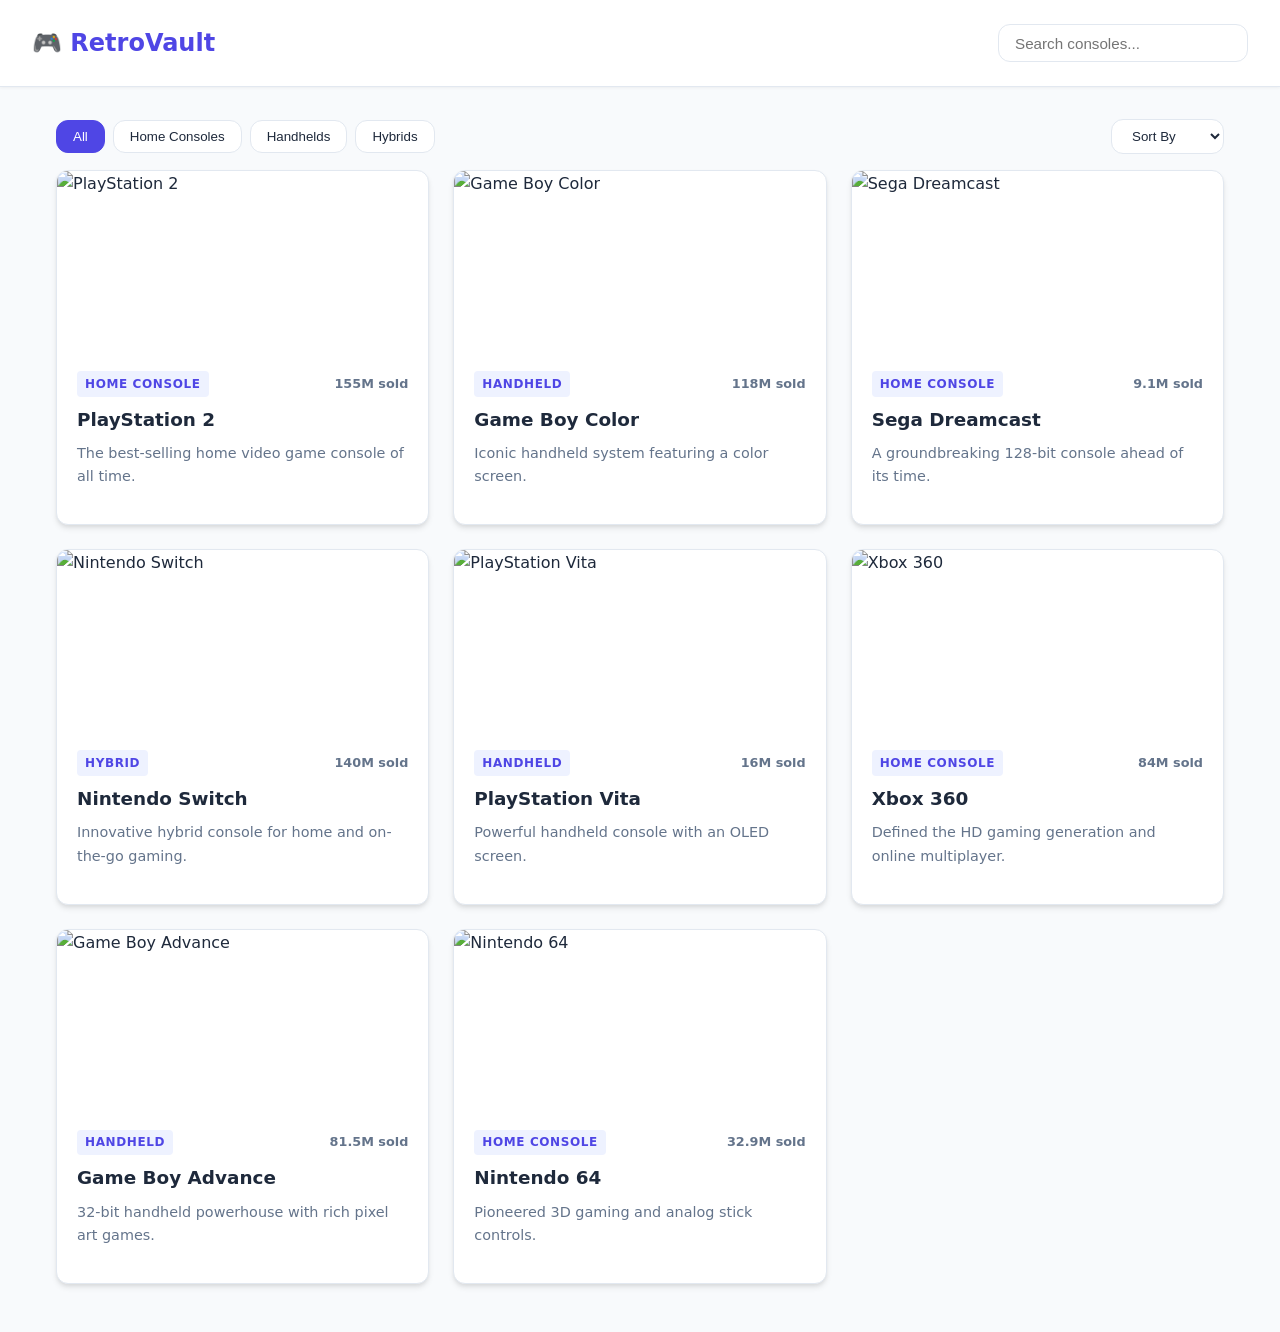
==== week 3/Day 3/Miniproject/index.html @ f7dcf123 "up" ====
<!DOCTYPE html>
<html lang="en">
<head>
    <meta charset="UTF-8">
    <meta name="viewport" content="width=device-width, initial-scale=1.0">
    <title>Retro Console Showcase Vault</title>
    <link rel="stylesheet" href="style.css">
</head>
<body>

    <header class="app-header">
        <div class="logo">
            <h1>🎮 RetroVault</h1>
        </div>
        <div class="search-bar">
            <input type="search" id="search-input" placeholder="Search consoles...">
        </div>
    </header>

    <section class="controls">
        <div id="category-filters" class="filter-buttons">
            <button class="filter-btn active" data-category="All">All</button>
            <button class="filter-btn" data-category="Home Console">Home Consoles</button>
            <button class="filter-btn" data-category="Handheld">Handhelds</button>
            <button class="filter-btn" data-category="Hybrid">Hybrids</button>
        </div>
        <div class="sort-area">
            <select id="sort-select">
                <option value="default">Sort By</option>
                <option value="title-asc">Title (A-Z)</option>
                <option value="title-desc">Title (Z-A)</option>
            </select>
        </div>
    </section>

    <main>
        <div id="cards-grid" class="cards-grid">
        </div>

        <div id="empty-state" class="empty-state hidden">
            <p>No items found matching your criteria.</p>
        </div>
    </main>

    <dialog id="item-modal" class="modal">
        <div class="modal-content">
            <button id="close-modal" class="close-btn">&times;</button>
            <div id="modal-body">
            </div>
        </div>
    </dialog>

    
    <script src="data.js"></script>
    <script src="app.js"></script>
</body>
</html>
---- week 3/Day 3/Miniproject/style.css ----
:root {
  --primary-color: #4f46e5;
  --primary-hover: #4338ca;
  --bg-color: #f8fafc;
  --surface-color: #ffffff;
  --text-color: #1e293b;
  --text-light: #64748b;
  --border-color: #e2e8f0;
  --radius: 12px;
  --shadow: 0 4px 6px -1px rgba(0, 0, 0, 0.1), 0 2px 4px -1px rgba(0, 0, 0, 0.06);
  --transition: all 0.3s ease;
}

* {
  box-sizing: border-box;
  margin: 0;
  padding: 0;
}

body {
  font-family: system-ui, -apple-system, BlinkMacSystemFont, 'Segoe UI', Roboto, sans-serif;
  background-color: var(--bg-color);
  color: var(--text-color);
  line-height: 1.6;
}

/* Header Styles */
.app-header {
  background-color: var(--surface-color);
  padding: 1.5rem 2rem;
  display: flex;
  justify-content: space-between;
  align-items: center;
  border-bottom: 1px solid var(--border-color);
  box-shadow: 0 1px 3px rgba(0, 0, 0, 0.05);
}

.app-header h1 {
  font-size: 1.5rem;
  color: var(--primary-color);
}

.search-bar input {
  padding: 0.6rem 1rem;
  border: 1px solid var(--border-color);
  border-radius: var(--radius);
  width: 250px;
  font-size: 0.95rem;
  outline: none;
  transition: var(--transition);
}

.search-bar input:focus {
  border-color: var(--primary-color);
  box-shadow: 0 0 0 3px rgba(79, 70, 229, 0.1);
}

/* C. Section */
.controls {
  max-width: 1200px;
  margin: 2rem auto 1rem;
  padding: 0 1rem;
  display: flex;
  justify-content: space-between;
  align-items: center;
  flex-wrap: wrap;
  gap: 1rem;
}

.filter-buttons {
  display: flex;
  gap: 0.5rem;
  flex-wrap: wrap;
}

.filter-btn {
  padding: 0.5rem 1rem;
  border: 1px solid var(--border-color);
  background-color: var(--surface-color);
  color: var(--text-color);
  border-radius: var(--radius);
  cursor: pointer;
  font-weight: 500;
  transition: var(--transition);
}

.filter-btn:hover, .filter-btn.active {
  background-color: var(--primary-color);
  color: white;
  border-color: var(--primary-color);
}

.sort-area select {
  padding: 0.5rem 1rem;
  border: 1px solid var(--border-color);
  border-radius: var(--radius);
  background-color: var(--surface-color);
  color: var(--text-color);
  cursor: pointer;
  outline: none;
}


main {
  max-width: 1200px;
  margin: 0 auto 3rem;
  padding: 0 1rem;
}

.cards-grid {
  display: grid;
  grid-template-columns: repeat(auto-fit, minmax(280px, 1fr));
  gap: 1.5rem;
}


.card {
  background-color: var(--surface-color);
  border-radius: var(--radius);
  border: 1px solid var(--border-color);
  overflow: hidden;
  box-shadow: var(--shadow);
  transition: var(--transition);
  cursor: pointer;
  display: flex;
  flex-direction: column;
}

.card:hover {
  transform: translateY(-4px);
  box-shadow: 0 10px 15px -3px rgba(0, 0, 0, 0.1), 0 4px 6px -2px rgba(0, 0, 0, 0.05);
}

.card-img-container {
  width: 100%;
  height: 180px;
  overflow: hidden;
}

.card-img-container img {
  width: 100%;
  height: 100%;
  object-fit: cover;
  transition: var(--transition);
}

.card:hover .card-img-container img {
  transform: scale(1.05);
}

.card-body {
  padding: 1.25rem;
  display: flex;
  flex-direction: column;
  flex-grow: 1;
}

.card-header-row {
  display: flex;
  justify-content: space-between;
  align-items: center;
  margin-bottom: 0.5rem;
}

.card-category {
  font-size: 0.75rem;
  text-transform: uppercase;
  letter-spacing: 0.05em;
  color: var(--primary-color);
  font-weight: 700;
  background-color: #eef2ff;
  padding: 0.2rem 0.5rem;
  border-radius: 4px;
}

.card-metric {
  font-size: 0.8rem;
  color: var(--text-light);
  font-weight: 600;
}

.card-title {
  font-size: 1.15rem;
  font-weight: 600;
  margin-bottom: 0.5rem;
}

.card-description {
  font-size: 0.9rem;
  color: var(--text-light);
  margin-bottom: 1rem;
  flex-grow: 1;
}

/* Empty State */
.empty-state {
  text-align: center;
  padding: 3rem;
  color: var(--text-light);
  font-size: 1.1rem;
}

.hidden {
  display: none !important;
}

/* Modal Dialog Styles */
.modal {
  border: none;
  padding: 0;
  border-radius: var(--radius);
  max-width: 500px;
  width: 90%;
  background-color: var(--surface-color);
  box-shadow: 0 25px 50px -12px rgba(0, 0, 0, 0.25);
}

.modal::backdrop {
  background-color: rgba(0, 0, 0, 0.5);
  backdrop-filter: blur(4px);
}

.modal-content {
  position: relative;
  padding: 2rem;
}

.close-btn {
  position: absolute;
  top: 1rem;
  right: 1rem;
  background: none;
  border: none;
  font-size: 1.5rem;
  cursor: pointer;
  color: var(--text-light);
  transition: var(--transition);
}

.close-btn:hover {
  color: var(--text-color);
}
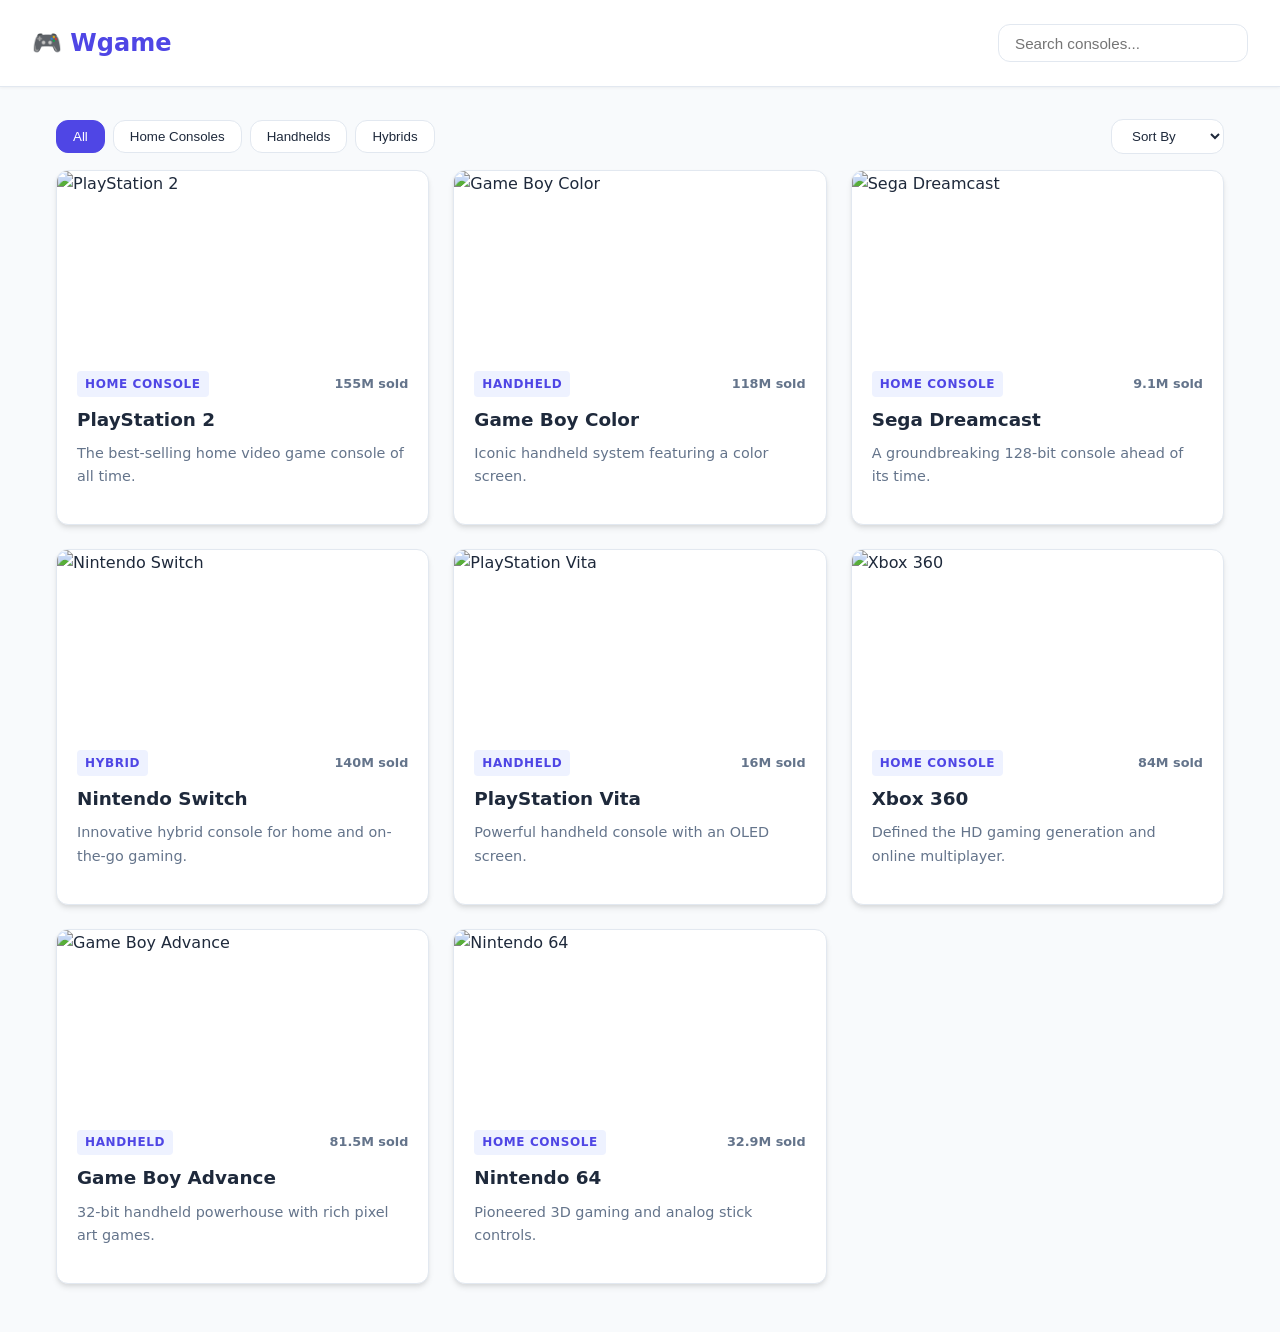
==== commit 7cb884c7: "up" ====
--- a/week 3/Day 3/Miniproject/index.html
+++ b/week 3/Day 3/Miniproject/index.html
@@ -3,14 +3,14 @@
 <head>
     <meta charset="UTF-8">
     <meta name="viewport" content="width=device-width, initial-scale=1.0">
-    <title>Retro Console Showcase Vault</title>
+    <title>Retro Console Showcase</title>
     <link rel="stylesheet" href="style.css">
 </head>
 <body>
 
     <header class="app-header">
         <div class="logo">
-            <h1>🎮 RetroVault</h1>
+            <h1>🎮 Wgame</h1>
         </div>
         <div class="search-bar">
             <input type="search" id="search-input" placeholder="Search consoles...">
